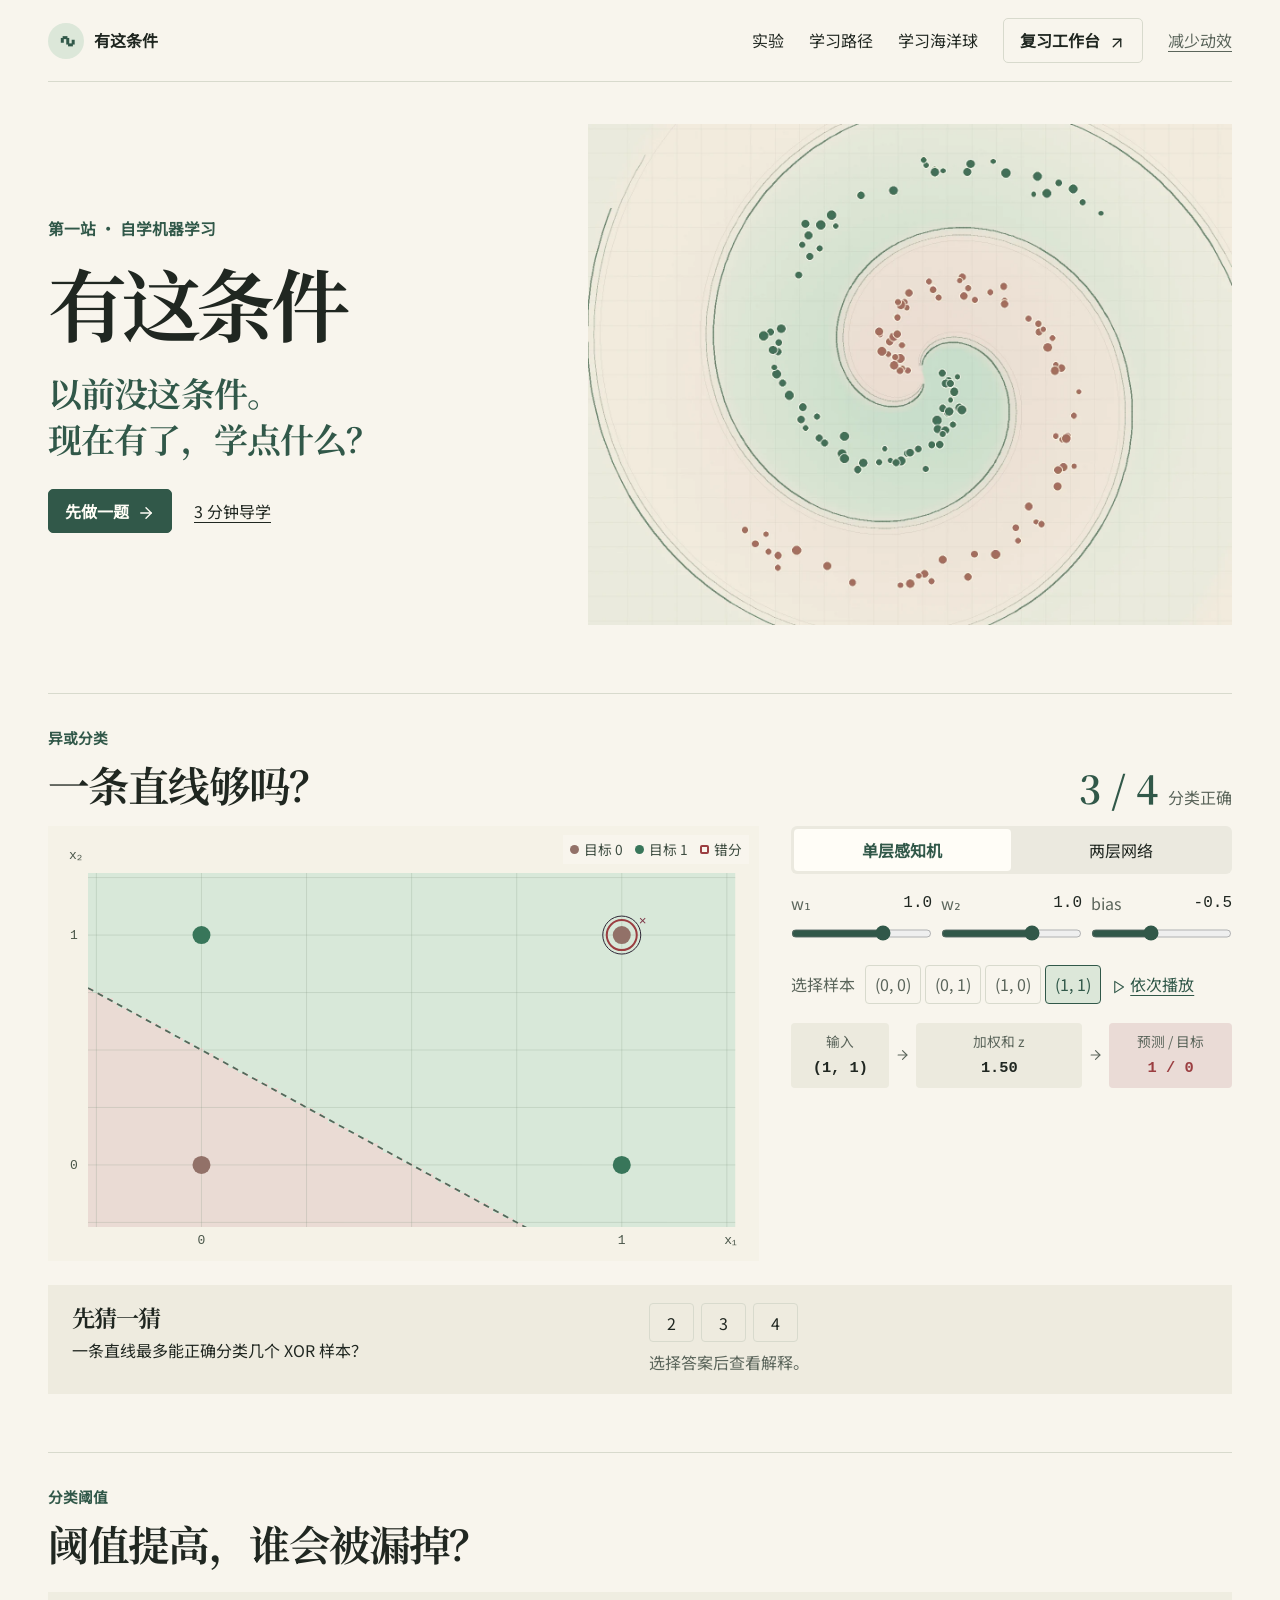
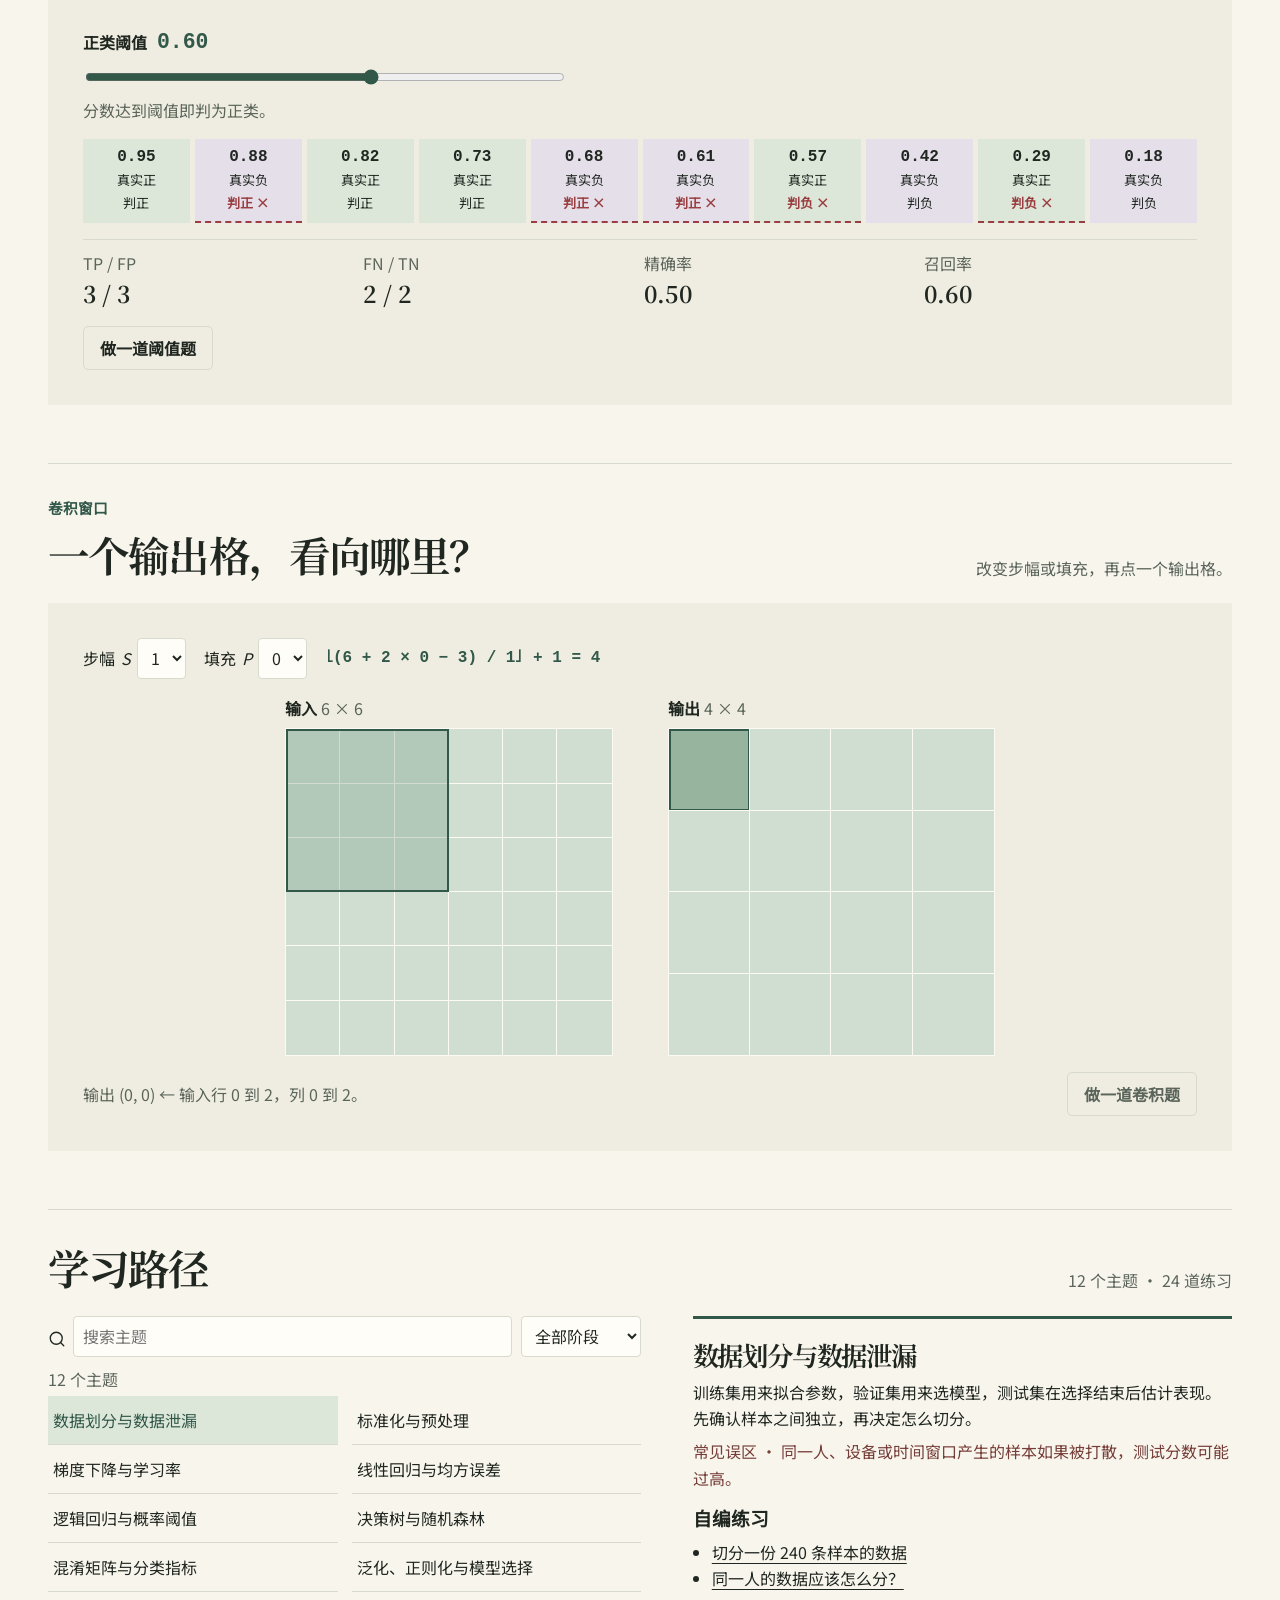
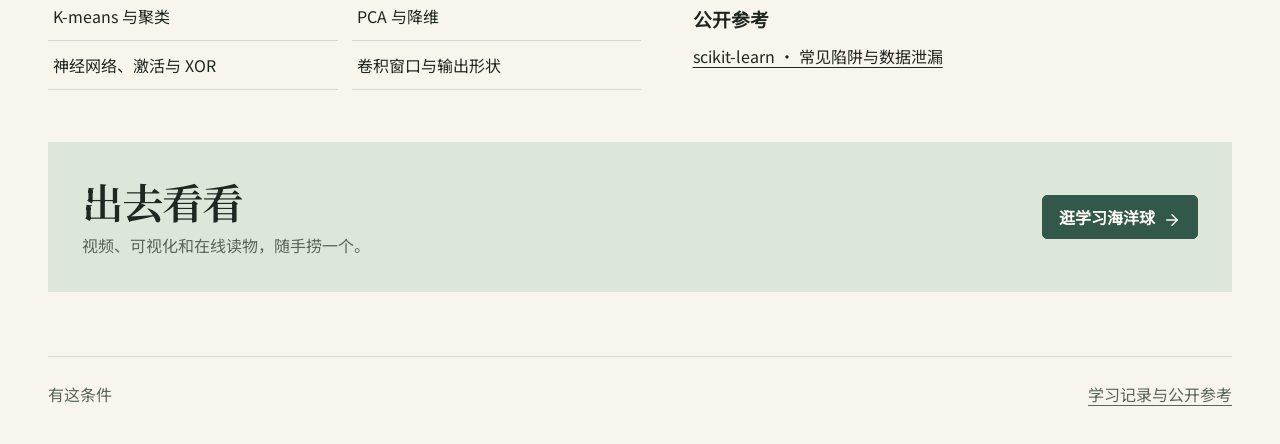
==== index.html @ 60aa44d2 "Publish the learning workbench" ====
<!doctype html>
<html lang="zh-CN">
<head>
  <meta charset="utf-8">
  <meta name="viewport" content="width=device-width, initial-scale=1">
  <meta name="theme-color" content="#f8f5ed">
  <meta name="description" content="以前没这条件。现在有了，学点什么？从自学机器学习开始，做一题，按自己的进度接着学。">
  <title>有这条件 · 自学机器学习</title>
  <link rel="stylesheet" href="./assets/theme.css">
  <link rel="stylesheet" href="./assets/showcase.css">
  <script type="module" src="./assets/showcase.js"></script>
</head>
<body>
  <a class="skip" href="#main">跳到内容</a>
  <header class="site-head shell">
    <a class="brand" href="./"><span class="brand-mark" aria-hidden="true">∿</span><span>有这条件</span></a>
    <nav class="site-nav" aria-label="页面导航">
      <a href="#lab">实验</a><a href="#map">学习路径</a><a href="./explore.html">学习海洋球</a>
      <a class="button outline" href="./study.html">复习工作台 <span data-icon="arrow-up-right"></span></a>
      <button class="text-button motion-toggle" id="motion" type="button">减少动效</button>
    </nav>
  </header>
  <main class="shell" id="main">
    <section class="hero" aria-labelledby="hero-heading">
      <div class="hero-copy">
        <p class="hero-topic">第一站 · 自学机器学习</p>
        <h1 id="hero-heading">有这条件</h1>
        <p class="hero-tagline">以前没这条件。<br>现在有了，学点什么？</p>
        <div class="hero-actions"><a class="button primary" href="./study.html#next">先做一题 <span data-icon="arrow-right"></span></a><button class="text-button" id="tour-start" type="button">3 分钟导学</button></div>
      </div>
      <figure class="hero-figure"><img src="./assets/art/decision-field.webp" width="1440" height="1120" alt="两条螺旋状的示例数据，被弯曲的分类边界分成两组"></figure>
    </section>

    <section class="chapter" aria-label="互动实验">
      <section class="lab" id="lab" aria-labelledby="lab-heading">
        <div class="lab-head"><div><p class="section-label">异或分类</p><h2 id="lab-heading">一条直线够吗？</h2></div><p class="score" id="score" role="status"><strong>3 / 4</strong><span>分类正确</span></p></div>
        <div class="model-switch" role="group" aria-label="选择分类模型">
          <button type="button" data-model="linear" aria-pressed="true">单层感知机</button>
          <button type="button" data-model="hidden" aria-pressed="false">两层网络</button>
        </div>
        <div class="plot-wrap"><canvas id="plot" aria-label="XOR 样本与分类区域" role="img"></canvas><div class="plot-key"><span><i class="dot zero"></i>目标 0</span><span><i class="dot one"></i>目标 1</span><span><i class="dot error"></i>错分</span></div></div>
        <div class="lab-bottom">
          <div id="sliders" class="sliders">
            <label for="w1">w₁ <output id="w1-value">1.0</output><input id="w1" type="range" min="-3" max="3" step="0.1" value="1"></label>
            <label for="w2">w₂ <output id="w2-value">1.0</output><input id="w2" type="range" min="-3" max="3" step="0.1" value="1"></label>
            <label for="bias">bias <output id="bias-value">−0.5</output><input id="bias" type="range" min="-3" max="3" step="0.1" value="-0.5"></label>
          </div>
          <div id="gates" class="gates" hidden><code>h₁ = step(x₁ + x₂ − 0.5)</code><code>h₂ = step(x₁ + x₂ − 1.5)</code><code>ŷ = step(h₁ − h₂ − 0.5)</code></div>
          <div class="sample-row"><span>选择样本</span><div class="sample-buttons" id="samples" role="group" aria-label="选择 XOR 样本"></div><button type="button" id="sequence" class="text-button" aria-pressed="false">依次播放</button></div>
          <div id="signal-flow" class="signal-flow" aria-label="当前样本的计算路径"></div>
          <p id="sample-result" class="sample-result" aria-live="polite"></p>
        </div>
      </section>
    </section>

    <section class="guide" id="guide" aria-label="三分钟导学流程" hidden>
      <div class="guide-content"><span class="section-label" id="guide-label"></span><progress id="guide-progress" max="3" value="1" aria-label="导学进度"></progress><h2 id="guide-title"></h2><p id="guide-copy"></p></div>
      <div class="guide-actions"><button type="button" class="button outline" id="tour-back">上一步</button><button type="button" class="button primary" id="tour-next">下一步</button><button type="button" class="text-button" id="tour-close">退出导学</button></div>
    </section>

    <section class="check-panel" id="check" aria-labelledby="check-heading">
      <div><h2 id="check-heading">先猜一猜</h2><p>一条直线最多能正确分类几个 XOR 样本？</p></div>
      <div><div class="choices" id="choices" role="group" aria-label="选择你的答案"></div><p id="feedback" class="feedback" role="status">选择答案后查看解释。</p><button class="text-button" id="retry" type="button" hidden>再次作答</button></div>
    </section>

    <section class="convolution" id="classification" aria-labelledby="threshold-heading">
      <div class="section-head"><div><p class="section-label">分类阈值</p><h2 id="threshold-heading">阈值提高，谁会被漏掉？</h2></div></div>
      <div class="conv-panel threshold-panel">
        <label for="threshold">正类阈值 <output id="threshold-value">0.60</output></label>
        <input type="range" id="threshold" min="0" max="100" value="60" aria-describedby="threshold-rule">
        <p id="threshold-rule">分数达到阈值即判为正类。</p>
        <ol id="threshold-samples" class="threshold-samples" aria-label="十个样本"></ol>
        <dl id="threshold-summary" class="threshold-summary" aria-live="polite"></dl>
        <a class="button outline" href="./study.html#practice/threshold-tradeoff">做一道阈值题</a>
      </div>
    </section>

    <section class="convolution" id="convolution" aria-labelledby="conv-heading">
      <div class="section-head"><div><p class="section-label">卷积窗口</p><h2 id="conv-heading">一个输出格，看向哪里？</h2></div><p>改变步幅或填充，再点一个输出格。</p></div>
      <div class="conv-panel">
        <div class="conv-controls">
          <label for="stride">步幅 <i>S</i><select id="stride"><option value="1">1</option><option value="2">2</option><option value="3">3</option></select></label>
          <label for="padding">填充 <i>P</i><select id="padding"><option value="0">0</option><option value="1">1</option><option value="2">2</option></select></label>
          <p id="conv-formula" aria-live="polite"></p>
        </div>
        <div class="conv-comparison">
          <figure><figcaption>输入 <span id="conv-input-size"></span></figcaption><div class="conv-grid" id="conv-input" aria-hidden="true"></div></figure>
          <figure><figcaption>输出 <span id="conv-output-size"></span></figcaption><div class="conv-grid" id="conv-output" role="group" aria-label="输出格，方向键切换位置"></div></figure>
        </div>
        <div class="conv-footer"><p id="conv-detail" role="status"></p><a class="button outline" href="./study.html#practice/conv-shape">做一道卷积题</a></div>
      </div>
    </section>

    <section class="map-section" id="map" aria-labelledby="map-heading">
      <div class="section-head"><div><h2 id="map-heading">学习路径</h2></div><p><span id="topic-count">12</span> 个主题 · <span id="unit-count">24</span> 道练习</p></div>
      <div class="map-layout"><div class="topic-browser">
        <div class="topic-tools"><label><span data-icon="search"></span><input id="topic-search" type="search" placeholder="搜索主题" aria-label="搜索主题"></label>
          <select id="topic-stage" aria-label="学习阶段"><option value="">全部阶段</option></select></div>
        <p id="topic-count-summary" role="status"></p><div class="topic-grid" id="topics"></div></div>
        <article class="topic-detail" id="topic-detail"><p>选择一个机器学习主题。</p></article></div>
    </section>
    <section class="explore-invite"><div><h2>出去看看</h2><p>视频、可视化和在线读物，随手捞一个。</p></div><a class="button primary" href="./explore.html">逛学习海洋球 <span data-icon="arrow-right"></span></a></section>
    <footer class="site-foot"><span>有这条件</span><a href="./study.html#sources">学习记录与公开参考</a></footer>
  </main>
</body>
</html>
---- assets/theme.css ----
@font-face {
  font-family: Study Serif;
  src: url("./fonts/study-serif.ttf") format("truetype");
  font-style: normal;
  font-weight: 650;
  font-display: swap;
}
@font-face {
  font-family: Study Sans;
  src: url("./fonts/study-sans.ttf") format("truetype");
  font-style: normal;
  font-weight: 400;
  font-display: swap;
}
:root {
  color-scheme: light;
  --paper: #f8f5ed;
  --surface: #fffdf7;
  --ink: #202721;
  --muted: #5b655b;
  --line: #d8dacd;
  --fern: #315849;
  --moss: #dce7d9;
  --rose: #eadbd6;
  --lilac: #e5dfea;
  --error: #9b3e41;
  --display: "Study Serif", "Noto Serif CJK SC", "Songti SC", SimSun, Georgia, serif;
  --body: "Study Sans", system-ui, "Microsoft YaHei", "PingFang SC", sans-serif;
  font: 16px/1.65 var(--body);
}
* { box-sizing: border-box; }
[hidden] { display: none !important; }
body { margin: 0; color: var(--ink); background: var(--paper); }
button,input,select,textarea { font: inherit; }
button, a, select { touch-action: manipulation; }
button { cursor: pointer; color: inherit; }
button:disabled { cursor: default; opacity: .65; }
a { color: inherit; text-underline-offset: .25em; }
a:hover { color: var(--fern); }
:is(a,button,input,textarea,select,summary,[tabindex="0"]):focus-visible { outline: 2px solid var(--fern); outline-offset: 4px; }
h1,h2,h3,p,figure { margin: 0; }
h1,h2 { font-family: var(--display); font-weight: 650; line-height: 1.24; }
h1[tabindex="-1"]:focus,h2[tabindex="-1"]:focus,h3[tabindex="-1"]:focus { outline: none; }
h1 { font-size: clamp(2.7rem, 6.2vw, 6.1rem); letter-spacing: -.06em; }
h2 { font-size: clamp(1.7rem, 3.25vw, 3.3rem); letter-spacing: -.045em; }
.shell { width: min(1330px, 100% - 96px); margin-inline: auto; }
.skip { position: fixed; z-index: 40; top: -7rem; left: 1rem; background: var(--surface); padding: .55rem .9rem; }
.skip:focus { top: 1rem; }
.ui-icon { display: inline-block; vertical-align: middle; flex: none; }
.site-head { display: flex; align-items: center; justify-content: space-between; gap: 16px; min-height: 82px; border-bottom: 1px solid var(--line); }
.brand { display: inline-flex; align-items: center; gap: 10px; text-decoration: none; color: var(--ink); font-weight: 700; }
.brand-mark { width: 36px; height: 36px; display: grid; place-items: center; font: 600 29px/1 Georgia,serif; border-radius: 50%; background: var(--moss); color: var(--fern); }
.site-nav { display: flex; flex-wrap: wrap; align-items: center; gap: 4px 25px; }
.site-nav a { text-decoration: none; white-space: nowrap; }
.site-nav a[aria-current="page"],.site-nav a:hover { text-decoration: underline; }
.button,.study-button { display: inline-flex; justify-content: center; align-items: center; gap: 8px; min-height: 44px; padding: 8px 16px; border-radius: 5px; border: 1px solid transparent; font-weight: 650; text-decoration: none; background: transparent; transition: background-color 160ms ease, color 160ms ease, border-color 160ms ease; }
.button.primary,.study-button.primary,button.primary { color: #fffdf6; background: var(--fern); border-color: var(--fern); }
.button.primary:hover,.study-button.primary:hover,button.primary:hover { background: #284537; color: #fffdf6; }
.button.outline,.study-button { border-color: var(--line); }
.button.outline:hover,.study-button:hover { background: var(--moss); border-color: var(--fern); }
.text-button { background: none; border: 0; padding: 5px 0; text-decoration: underline; text-underline-offset: .24em; }
.muted { color: var(--muted); }
.site-foot { display: flex; justify-content: space-between; align-items: center; flex-wrap: wrap; gap: 12px; margin-top: 64px; padding-block: 24px 36px; border-top: 1px solid var(--line); color: var(--muted); }
@media (max-width: 850px) {
  .shell { width: calc(100% - 40px); }
  .site-head { min-height: 69px; }
  .site-nav { gap: 4px 14px; }
}
@media (max-width: 540px) {
  .shell { width: calc(100% - 30px); }
  .site-head { align-items: start; flex-direction: column; gap: 7px; padding-block: 10px; }
  .site-nav { font-size: .94rem; }
  .site-nav .button { min-height: 32px; padding: 3px 8px; }
}
@media (prefers-reduced-motion: reduce) {
  *,*::before,*::after { scroll-behavior: auto !important; transition: none !important; animation: none !important; }
}
[data-motion="reduced"],[data-motion="reduced"] *,[data-motion="reduced"] *::before,[data-motion="reduced"] *::after {
  scroll-behavior: auto !important; transition: none !important; animation: none !important;
}
---- assets/showcase.css ----
html { scroll-behavior: smooth; }
.hero { display:grid; grid-template-columns:minmax(0,.84fr) minmax(0,1.16fr); gap:clamp(24px,5.8vw,92px); align-items:center; padding:42px 0 68px; }
.hero h1 { white-space:nowrap; }
.hero-topic { color:var(--fern); font-size:.98rem; font-weight:700; margin-bottom:11px; }
.hero-tagline { font-family:var(--display); font-size:clamp(1.32rem,2.66vw,2.64rem); font-weight:650; line-height:1.36; color:var(--fern); margin-top:19px; letter-spacing:-.025em; }
.hero-actions { display:flex; align-items:center; flex-wrap:wrap; gap:12px 22px; margin-top:26px; }
.hero-figure { overflow:hidden; isolation:isolate; }
.hero-figure img { display:block; width:100%; height:auto; }
.motion-toggle { color:var(--muted); }
.chapter,.convolution,.map-section { border-top:1px solid var(--line); padding-top:32px; margin-top:58px; scroll-margin-top:20px; }
.chapter { margin-top:0; }
.section-label { color:var(--fern); font-size:.92rem; font-weight:700; margin-bottom:9px; }
.section-head,.lab-head { display:flex; justify-content:space-between; align-items:end; gap:12px 25px; margin-bottom:22px; }
.section-head > p { color:var(--muted); max-width:25rem; }
.lab {
  display:grid; grid-template-columns:minmax(0,1.42fr) minmax(0,.88fr);
  grid-template-areas:"heading heading" "plot switch" "plot controls"; grid-template-rows:auto auto 1fr;
  gap:16px 32px; min-width:0; scroll-margin-top:20px;
}
.lab-head { grid-area:heading; margin-bottom:0; }
.score { display:flex; align-items:baseline; flex-wrap:wrap; justify-content:flex-end; gap:4px 10px; color:var(--muted); white-space:nowrap; }
.score strong { font:650 clamp(1.5rem,3vw,2.7rem)/1 var(--display); color:var(--fern); }
.model-switch { grid-area:switch; display:flex; gap:2px; padding:3px; background:#ebe9df; border-radius:6px; align-self:start; }
.model-switch button { flex:1; text-align:center; border:0; min-height:42px; padding:5px; background:transparent; border-radius:4px; }
.model-switch button[aria-pressed="true"] { color:var(--fern); background:var(--surface); font-weight:700; }
.plot-wrap { grid-area:plot; position:relative; min-width:0; background:#eeeede; overflow:hidden; }
#plot { display:block; width:100%; height:clamp(270px,35vw,435px); }
.plot-key { position:absolute; top:9px; right:10px; display:flex; align-items:center; gap:12px; color:#3d4c40; background:#f9f6eee8; padding:3px 7px; pointer-events:none; font-size:.86rem; }
.plot-key span { display:flex; align-items:center; gap:5px; }
.dot { display:inline-block; width:9px; height:9px; border-radius:50%; }
.dot.zero { background:#927168; }
.dot.one { background:#38765a; }
.dot.error { border:2px solid var(--error); border-radius:2px; }
.lab-bottom { grid-area:controls; min-width:0; align-self:start; }
.sliders,.gates { display:grid; grid-template-columns:repeat(3,minmax(0,1fr)); gap:9px; margin-bottom:18px; }
.sliders label { display:grid; grid-template-columns:1fr auto; color:var(--muted); gap:3px 4px; }
.sliders output,.flow-stage strong { font-family:ui-monospace,monospace; font-variant-numeric:tabular-nums; color:var(--ink); }
.sliders input { margin:0; width:100%; min-height:27px; grid-column:1/-1; accent-color:var(--fern); }
.gates { grid-template-columns:1fr 1fr; color:var(--fern); font-size:.86rem; }
.sample-row { display:flex; align-items:center; gap:5px 10px; flex-wrap:wrap; color:var(--muted); }
.sample-buttons { display:flex; flex-wrap:wrap; gap:4px; }
.sample-buttons button,.choices button { min-height:39px; border:1px solid var(--line); border-radius:4px; padding:5px 9px; background:transparent; }
.sample-buttons button[aria-pressed="true"],.choices button[aria-pressed="true"] { background:var(--moss); color:var(--fern); border-color:var(--fern); }
#sequence { color:var(--fern); }
#sequence svg { width:15px; margin-right:4px; }
.signal-flow { display:grid; grid-template-columns:minmax(0,.8fr) auto minmax(0,1.35fr) auto minmax(0,1fr); align-items:center; gap:6px; margin:19px 0 10px; }
.signal-flow > svg { color:var(--muted); width:15px; }
.flow-stage { display:grid; gap:3px; text-align:center; background:#eceade; border-radius:4px; padding:7px 4px; }
.flow-stage span { color:var(--muted); font-size:.86rem; }
.flow-stage strong { font-size:.96rem; }
.flow-stage.match { background:var(--moss); }
.flow-stage.mismatch { background:var(--rose); }
.flow-stage.mismatch strong { color:var(--error); }
.sample-result { position:absolute; width:1px; height:1px; overflow:hidden; clip-path:inset(50%); white-space:nowrap; }
.check-panel { display:grid; grid-template-columns:minmax(0,1fr) minmax(0,1fr); gap:18px; margin-top:24px; padding:18px 24px; background:#eeebdf; scroll-margin-top:20px; }
.check-panel h2 { font-size:1.45rem; margin-bottom:5px; }
.choices { display:flex; gap:7px; }
.choices button { min-width:45px; }
.feedback { margin-top:7px; color:var(--muted); }
.feedback.correct { color:var(--fern); }
.feedback.incorrect { color:var(--error); }
.guide { position:fixed; bottom:12px; left:50%; transform:translateX(-50%); width:min(1120px,100% - 30px); z-index:5; display:flex; justify-content:space-between; align-items:center; gap:14px; padding:15px 18px; background:var(--surface); border:1px solid var(--line); box-shadow:0 12px 25px #30362725; }
.guide h2 { font-size:1.35rem; }
.guide p { color:var(--muted); margin-top:4px; }
.guide-actions { display:flex; flex-wrap:wrap; gap:7px; flex-shrink:0; }
.guide-actions .button { min-height:38px; padding:5px 10px; }
.guide-actions .text-button { padding-inline:4px; }
#guide-progress { vertical-align:middle; width:65px; margin-left:10px; height:8px; accent-color:var(--fern); }
.tour-active { scroll-padding-bottom:160px; }
.conv-panel { padding:clamp(15px,3vw,35px); background:#efede1; }
.conv-controls { display:flex; align-items:center; flex-wrap:wrap; gap:8px 18px; }
.conv-controls label { display:flex; align-items:center; gap:6px; }
.conv-controls select,.topic-tools select,.topic-tools input { background:var(--surface); border:1px solid var(--line); border-radius:4px; padding:6px 9px; min-height:41px; color:inherit; }
#conv-formula { font:650 1rem/1.45 ui-monospace,monospace; color:var(--fern); }
.conv-comparison { display:grid; grid-template-columns:repeat(2,minmax(0,1fr)); gap:clamp(12px,5vw,55px); max-width:710px; margin:16px auto; }
.conv-comparison figure { min-width:0; }
.conv-comparison figcaption { font-weight:700; margin-bottom:7px; }
.conv-comparison figcaption span { color:var(--muted); font-weight:400; }
.conv-grid { display:grid; position:relative; grid-template-columns:repeat(var(--cells),minmax(0,1fr)); aspect-ratio:1; background:#eeeeec; border:1px solid #b9c2b4; }
.conv-cell { border:0; outline:1px solid #fcfaf2; outline-offset:-.5px; display:grid; min-width:0; min-height:0; place-items:center; background:#cfded1; color:#4a614f; font:500 .76rem/1 ui-monospace,monospace; padding:0; }
.conv-cell.padded { background:#e8e2d4; color:#716455; }
button.conv-cell:hover { background:#a9c0ae; }
button.conv-cell[aria-pressed="true"] { background:#96b49e; box-shadow:inset 0 0 0 2px var(--fern); }
button.conv-cell:focus-visible { outline:2px solid #285a42; outline-offset:-4px; }
.conv-window { position:absolute; inset:0 auto auto 0; width:var(--window-size); height:var(--window-size); pointer-events:none; border:2px solid var(--fern); background:#6c927e4a; transition:transform 190ms cubic-bezier(.2,.8,.2,1); }
.conv-footer { display:flex; gap:10px; flex-wrap:wrap; align-items:center; justify-content:space-between; color:var(--muted); }
.threshold-panel > label { display:flex; align-items:center; gap:10px; font-weight:650; }
#threshold-value { color:var(--fern); font:650 1.34rem/1.4 ui-monospace,monospace; }
#threshold { display:block; width:min(480px,100%); min-height:36px; accent-color:var(--fern); }
#threshold-rule { color:var(--muted); }
.threshold-samples { display:grid; grid-template-columns:repeat(10,minmax(0,1fr)); gap:5px; list-style:none; padding:0; margin:16px 0; }
.threshold-samples li { display:grid; gap:1px; min-width:0; padding:7px 2px; border-bottom:2px solid transparent; text-align:center; }
.threshold-samples strong { font:650 1rem/1.4 ui-monospace,monospace; }
.threshold-samples span,.threshold-samples small { font-size:.82rem; }
.threshold-samples .actual-positive { background:var(--moss); }
.threshold-samples .actual-negative { background:var(--lilac); }
.threshold-samples .wrong { border-bottom-style:dashed; border-bottom-color:var(--error); }
.threshold-samples .wrong small { color:var(--error); font-weight:650; }
.threshold-summary { display:grid; grid-template-columns:repeat(4,minmax(0,1fr)); gap:7px; margin:12px 0 15px; border-top:1px solid var(--line); padding-top:10px; }
.threshold-summary dt { color:var(--muted); }
.threshold-summary dd { margin:0; font:650 1.44rem/1.5 var(--display); }
.map-layout { display:grid; grid-template-columns:minmax(0,1.1fr) minmax(0,1fr); gap:clamp(18px,4vw,54px); align-items:start; }
.topic-tools { display:flex; align-items:center; gap:9px; }
.topic-tools label { display:flex; align-items:center; gap:7px; flex:1; min-width:0; }
.topic-tools input { width:100%; min-width:0; }
#topic-count-summary { color:var(--muted); margin:9px 0 4px; }
.topic-grid { display:grid; grid-template-columns:repeat(2,minmax(0,1fr)); column-gap:14px; }
.topic-grid button { border:0; border-bottom:1px solid var(--line); text-align:left; background:none; min-height:49px; padding:5px; }
.topic-grid button:hover,.topic-grid button[aria-pressed="true"] { background:var(--moss); color:var(--fern); }
.topic-detail { border-top:3px solid var(--fern); padding:20px 0 0; }
.topic-detail h2 { font-size:1.65rem; }
.topic-detail p { margin:7px 0; }
.topic-detail .pitfall { color:#763e38; }
.topic-detail h3 { margin-top:12px; }
.topic-detail ul { padding-left:1.2em; margin:5px 0; }
.topic-detail .button { padding:5px 0; display:inline-flex; margin-right:12px; border:0; text-decoration:underline; text-align:left; font-weight:400; }
.explore-invite { margin-top:52px; background:var(--moss); padding:clamp(16px,3vw,34px); display:flex; align-items:center; justify-content:space-between; flex-wrap:wrap; gap:14px; }
.explore-invite p { color:var(--muted); margin-top:4px; }
@media (max-width:900px) {
  .hero { padding-block:35px 48px; gap:18px; }
  .lab { gap:13px 17px; }
  .sample-row { font-size:.92rem; }
  .guide { flex-wrap:wrap; }
}
@media (max-width:720px) {
  .hero,.map-layout,.check-panel { grid-template-columns:1fr; }
  .hero { padding-top:24px; gap:20px; }
  .hero h1 { font-size:clamp(2.85rem,11vw,5rem); }
  .hero-tagline { margin-top:10px; }
  .hero-actions { margin-top:16px; }
  .lab { grid-template-columns:1fr; grid-template-areas:"heading" "switch" "plot" "controls"; grid-template-rows:auto; }
  .score { display:grid; text-align:right; }
  .lab-head { align-items:start; }
  .section-head { flex-wrap:wrap; align-items:start; }
  .chapter,.convolution,.map-section { margin-top:37px; padding-top:19px; }
  .chapter { margin-top:0; }
  .threshold-samples { grid-template-columns:repeat(5,minmax(0,1fr)); }
  .conv-comparison figcaption span { display:block; }
  .guide { gap:6px; padding:9px 11px; bottom:7px; }
  .tour-active { scroll-padding-bottom:221px; }
}
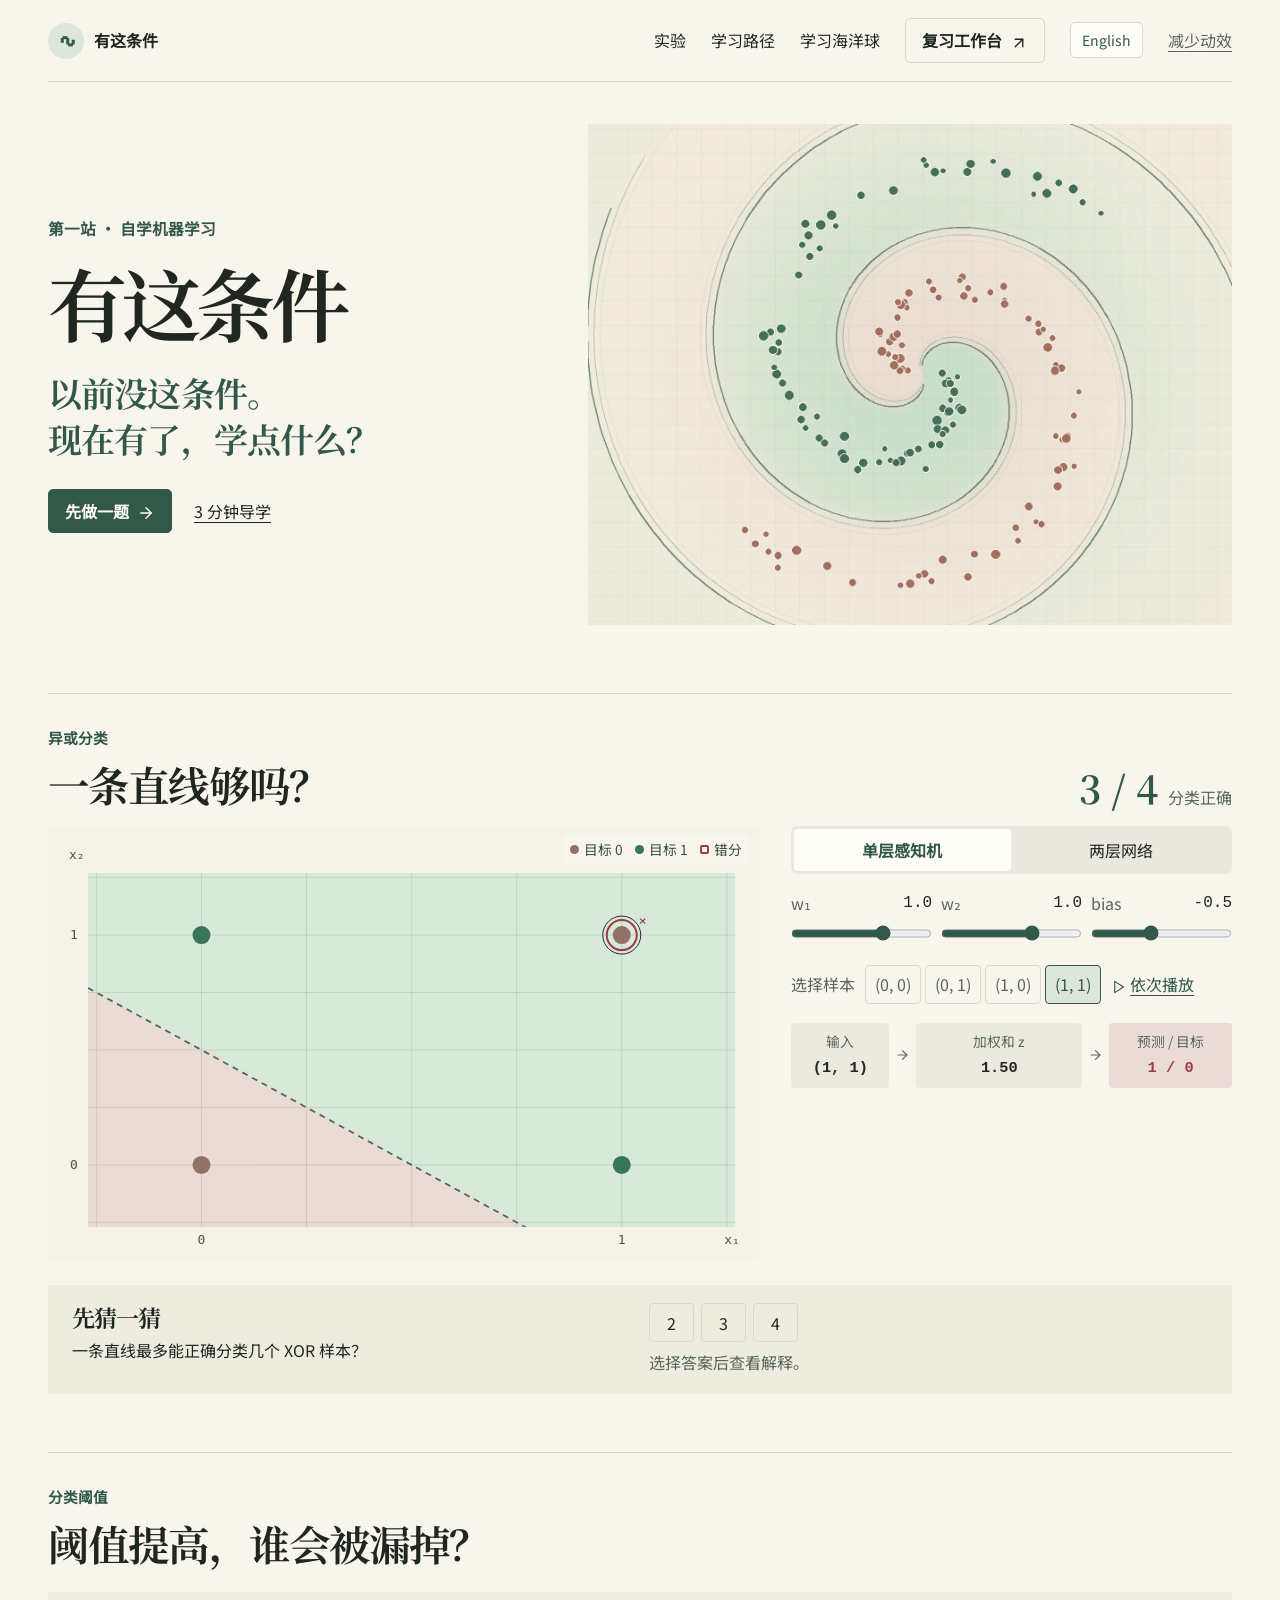
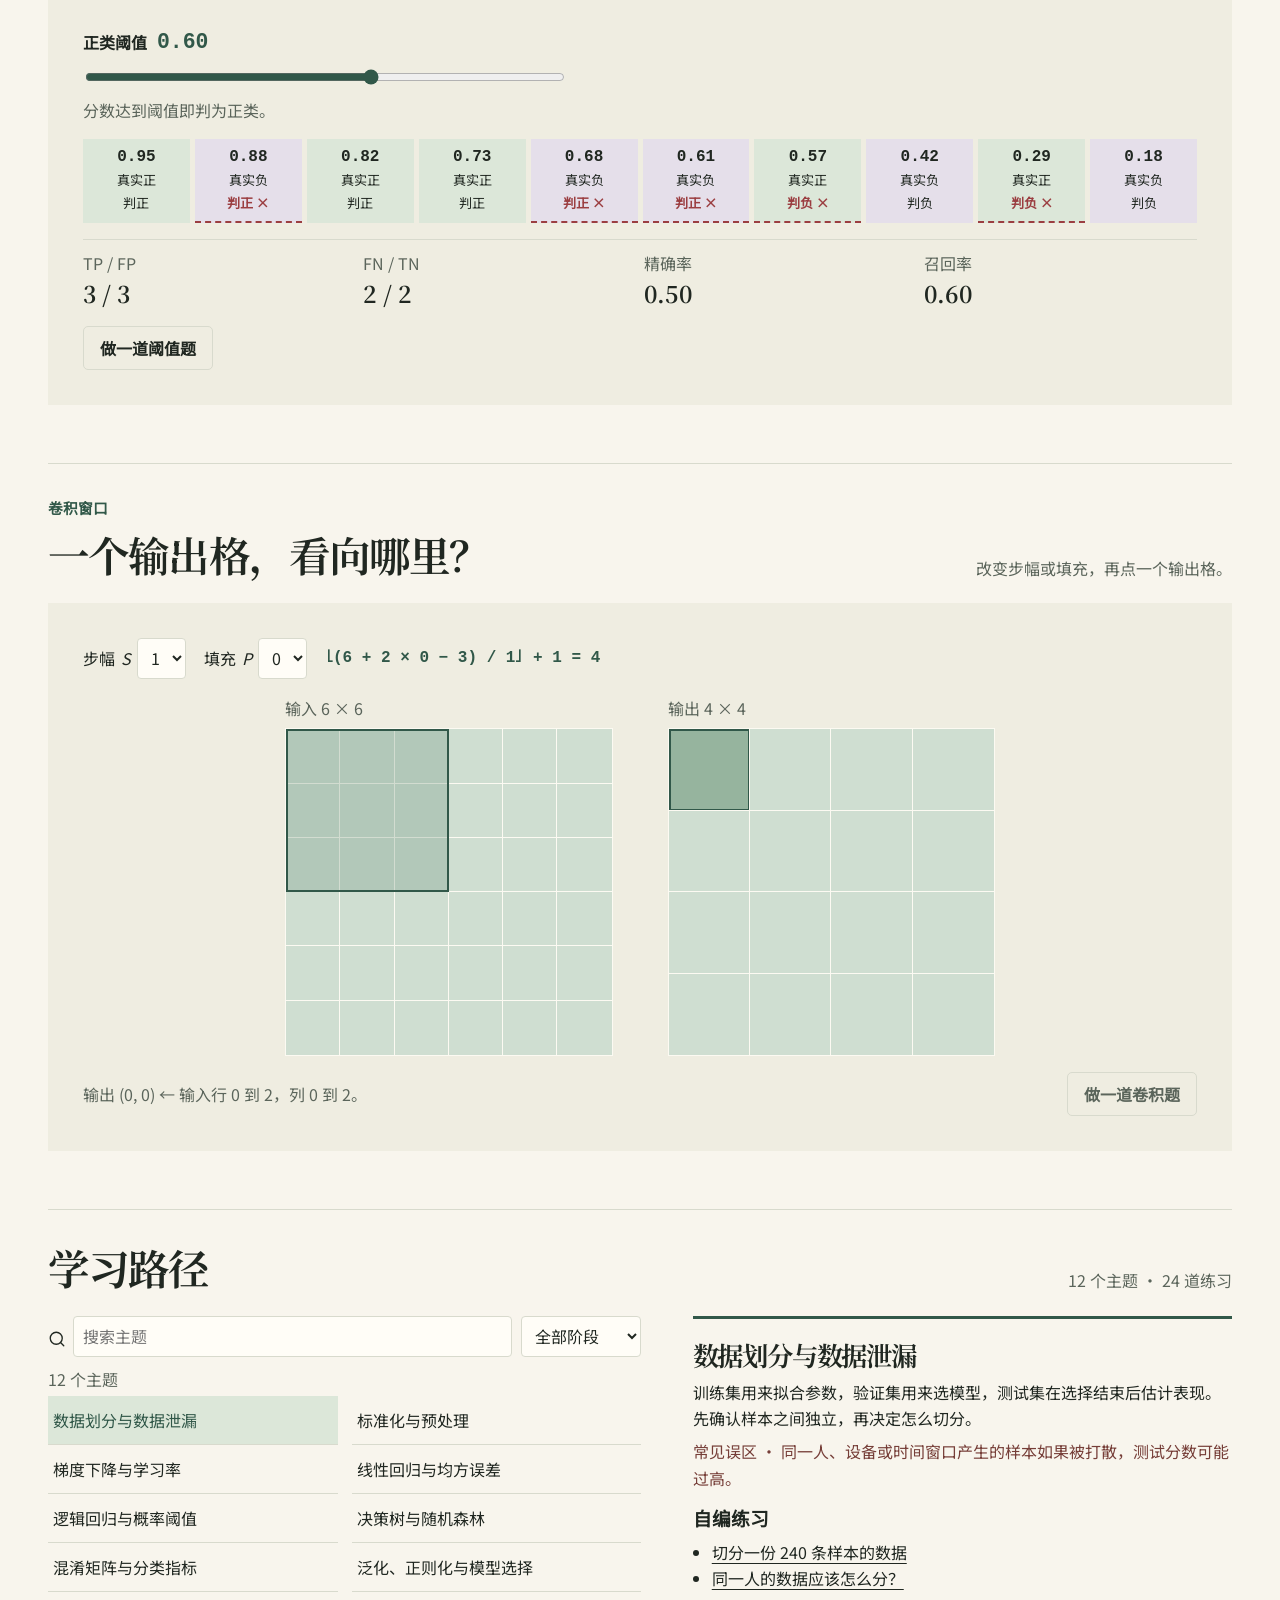
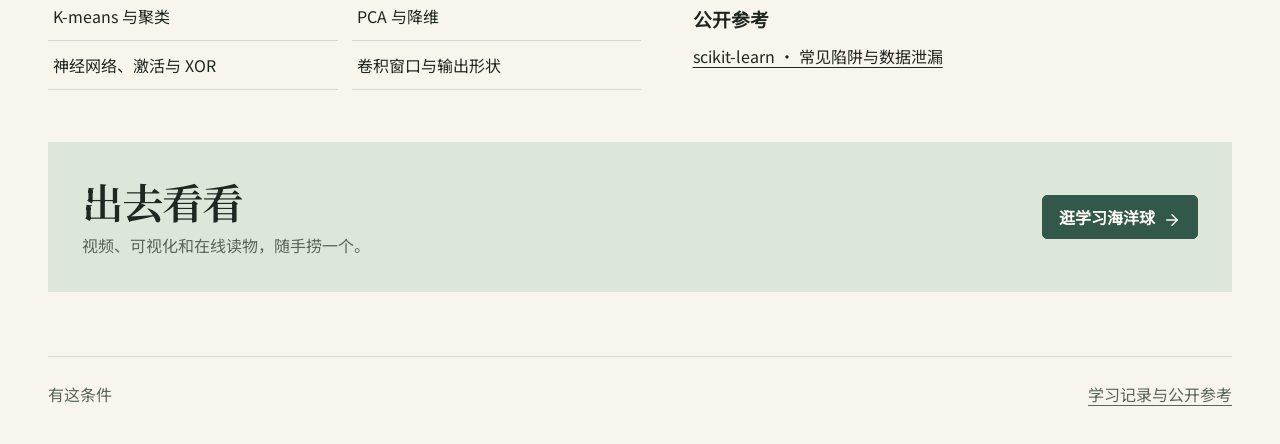
==== commit f62fb5ad: "Add Chinese and English site localization" ====
--- a/index.html
+++ b/index.html
@@ -4,41 +4,42 @@
   <meta charset="utf-8">
   <meta name="viewport" content="width=device-width, initial-scale=1">
   <meta name="theme-color" content="#f8f5ed">
-  <meta name="description" content="以前没这条件。现在有了，学点什么？从自学机器学习开始，做一题，按自己的进度接着学。">
-  <title>有这条件 · 自学机器学习</title>
+  <meta name="description" content="以前没这条件。现在有了，学点什么？从自学机器学习开始，做一题，按自己的进度接着学。" data-en-content="We didn’t have this back then. Now we do. Start with a machine learning exercise and keep going at your own pace.">
+  <title data-en="Now We Can · Learn Machine Learning">有这条件 · 自学机器学习</title>
   <link rel="stylesheet" href="./assets/theme.css">
   <link rel="stylesheet" href="./assets/showcase.css">
   <script type="module" src="./assets/showcase.js"></script>
 </head>
 <body>
-  <a class="skip" href="#main">跳到内容</a>
+  <a class="skip" href="#main" data-en="Skip to content">跳到内容</a>
   <header class="site-head shell">
-    <a class="brand" href="./"><span class="brand-mark" aria-hidden="true">∿</span><span>有这条件</span></a>
-    <nav class="site-nav" aria-label="页面导航">
-      <a href="#lab">实验</a><a href="#map">学习路径</a><a href="./explore.html">学习海洋球</a>
-      <a class="button outline" href="./study.html">复习工作台 <span data-icon="arrow-up-right"></span></a>
-      <button class="text-button motion-toggle" id="motion" type="button">减少动效</button>
+    <a class="brand" href="./"><span class="brand-mark" aria-hidden="true">∿</span><span data-en="Now We Can">有这条件</span></a>
+    <nav class="site-nav" aria-label="页面导航" data-en-aria-label="Site navigation">
+      <a href="#lab" data-en="Labs">实验</a><a href="#map" data-en="Learning path">学习路径</a><a href="./explore.html" data-en="Resource pool">学习海洋球</a>
+      <a class="button outline" href="./study.html"><span data-en="Study workbench">复习工作台</span> <span data-icon="arrow-up-right"></span></a>
+      <button type="button" id="language" class="language-toggle" lang="en" hidden>English</button>
+      <button class="text-button motion-toggle" id="motion" type="button" data-en="Reduce motion">减少动效</button>
     </nav>
   </header>
   <main class="shell" id="main">
     <section class="hero" aria-labelledby="hero-heading">
       <div class="hero-copy">
-        <p class="hero-topic">第一站 · 自学机器学习</p>
-        <h1 id="hero-heading">有这条件</h1>
-        <p class="hero-tagline">以前没这条件。<br>现在有了，学点什么？</p>
-        <div class="hero-actions"><a class="button primary" href="./study.html#next">先做一题 <span data-icon="arrow-right"></span></a><button class="text-button" id="tour-start" type="button">3 分钟导学</button></div>
+        <p class="hero-topic" data-en="First stop · Machine learning">第一站 · 自学机器学习</p>
+        <h1 id="hero-heading" data-en="Now We Can">有这条件</h1>
+        <p class="hero-tagline"><span data-en="We didn’t have this back then.">以前没这条件。</span><br><span data-en="Now we do. What shall we learn?">现在有了，学点什么？</span></p>
+        <div class="hero-actions"><a class="button primary" href="./study.html#next"><span data-en="Try an exercise">先做一题</span> <span data-icon="arrow-right"></span></a><button class="text-button" id="tour-start" type="button" data-en="3-minute tour">3 分钟导学</button></div>
       </div>
-      <figure class="hero-figure"><img src="./assets/art/decision-field.webp" width="1440" height="1120" alt="两条螺旋状的示例数据，被弯曲的分类边界分成两组"></figure>
+      <figure class="hero-figure"><img src="./assets/art/decision-field.webp" width="1440" height="1120" alt="两条螺旋状的示例数据，被弯曲的分类边界分成两组" data-en-alt="Two spirals of sample data separated by a curved decision boundary"></figure>
     </section>
 
-    <section class="chapter" aria-label="互动实验">
+    <section class="chapter" aria-label="互动实验" data-en-aria-label="Interactive labs">
       <section class="lab" id="lab" aria-labelledby="lab-heading">
-        <div class="lab-head"><div><p class="section-label">异或分类</p><h2 id="lab-heading">一条直线够吗？</h2></div><p class="score" id="score" role="status"><strong>3 / 4</strong><span>分类正确</span></p></div>
-        <div class="model-switch" role="group" aria-label="选择分类模型">
-          <button type="button" data-model="linear" aria-pressed="true">单层感知机</button>
-          <button type="button" data-model="hidden" aria-pressed="false">两层网络</button>
+        <div class="lab-head"><div><p class="section-label" data-en="XOR classification">异或分类</p><h2 id="lab-heading" data-en="Is one straight line enough?">一条直线够吗？</h2></div><p class="score" id="score" role="status"><strong>3 / 4</strong><span data-en="Correct">分类正确</span></p></div>
+        <div class="model-switch" role="group" aria-label="选择分类模型" data-en-aria-label="Choose a classification model">
+          <button type="button" data-model="linear" aria-pressed="true" data-en="Single-layer perceptron">单层感知机</button>
+          <button type="button" data-model="hidden" aria-pressed="false" data-en="Two-layer network">两层网络</button>
         </div>
-        <div class="plot-wrap"><canvas id="plot" aria-label="XOR 样本与分类区域" role="img"></canvas><div class="plot-key"><span><i class="dot zero"></i>目标 0</span><span><i class="dot one"></i>目标 1</span><span><i class="dot error"></i>错分</span></div></div>
+        <div class="plot-wrap"><canvas id="plot" aria-label="XOR 样本与分类区域" data-en-aria-label="XOR samples and decision regions" role="img"></canvas><div class="plot-key"><span><i class="dot zero"></i><span data-en="Target 0">目标 0</span></span><span><i class="dot one"></i><span data-en="Target 1">目标 1</span></span><span><i class="dot error"></i><span data-en="Misclassified">错分</span></span></div></div>
         <div class="lab-bottom">
           <div id="sliders" class="sliders">
             <label for="w1">w₁ <output id="w1-value">1.0</output><input id="w1" type="range" min="-3" max="3" step="0.1" value="1"></label>
@@ -46,61 +47,61 @@
             <label for="bias">bias <output id="bias-value">−0.5</output><input id="bias" type="range" min="-3" max="3" step="0.1" value="-0.5"></label>
           </div>
           <div id="gates" class="gates" hidden><code>h₁ = step(x₁ + x₂ − 0.5)</code><code>h₂ = step(x₁ + x₂ − 1.5)</code><code>ŷ = step(h₁ − h₂ − 0.5)</code></div>
-          <div class="sample-row"><span>选择样本</span><div class="sample-buttons" id="samples" role="group" aria-label="选择 XOR 样本"></div><button type="button" id="sequence" class="text-button" aria-pressed="false">依次播放</button></div>
-          <div id="signal-flow" class="signal-flow" aria-label="当前样本的计算路径"></div>
+          <div class="sample-row"><span data-en="Choose a sample">选择样本</span><div class="sample-buttons" id="samples" role="group" aria-label="选择 XOR 样本" data-en-aria-label="Choose an XOR sample"></div><button type="button" id="sequence" class="text-button" aria-pressed="false" data-en="Play all">依次播放</button></div>
+          <div id="signal-flow" class="signal-flow" aria-label="当前样本的计算路径" data-en-aria-label="Computation for the current sample"></div>
           <p id="sample-result" class="sample-result" aria-live="polite"></p>
         </div>
       </section>
     </section>
 
-    <section class="guide" id="guide" aria-label="三分钟导学流程" hidden>
-      <div class="guide-content"><span class="section-label" id="guide-label"></span><progress id="guide-progress" max="3" value="1" aria-label="导学进度"></progress><h2 id="guide-title"></h2><p id="guide-copy"></p></div>
-      <div class="guide-actions"><button type="button" class="button outline" id="tour-back">上一步</button><button type="button" class="button primary" id="tour-next">下一步</button><button type="button" class="text-button" id="tour-close">退出导学</button></div>
+    <section class="guide" id="guide" aria-label="三分钟导学流程" data-en-aria-label="Three-minute tour" hidden>
+      <div class="guide-content"><span class="section-label" id="guide-label"></span><progress id="guide-progress" max="3" value="1" aria-label="导学进度" data-en-aria-label="Tour progress"></progress><h2 id="guide-title"></h2><p id="guide-copy"></p></div>
+      <div class="guide-actions"><button type="button" class="button outline" id="tour-back" data-en="Back">上一步</button><button type="button" class="button primary" id="tour-next" data-en="Next">下一步</button><button type="button" class="text-button" id="tour-close" data-en="Exit tour">退出导学</button></div>
     </section>
 
     <section class="check-panel" id="check" aria-labelledby="check-heading">
-      <div><h2 id="check-heading">先猜一猜</h2><p>一条直线最多能正确分类几个 XOR 样本？</p></div>
-      <div><div class="choices" id="choices" role="group" aria-label="选择你的答案"></div><p id="feedback" class="feedback" role="status">选择答案后查看解释。</p><button class="text-button" id="retry" type="button" hidden>再次作答</button></div>
+      <div><h2 id="check-heading" data-en="Take a guess">先猜一猜</h2><p data-en="How many XOR samples can a single line classify correctly?">一条直线最多能正确分类几个 XOR 样本？</p></div>
+      <div><div class="choices" id="choices" role="group" aria-label="选择你的答案" data-en-aria-label="Choose your answer"></div><p id="feedback" class="feedback" role="status" data-en="Choose an answer to see the explanation.">选择答案后查看解释。</p><button class="text-button" id="retry" type="button" hidden data-en="Try again">再次作答</button></div>
     </section>
 
     <section class="convolution" id="classification" aria-labelledby="threshold-heading">
-      <div class="section-head"><div><p class="section-label">分类阈值</p><h2 id="threshold-heading">阈值提高，谁会被漏掉？</h2></div></div>
+      <div class="section-head"><div><p class="section-label" data-en="Classification threshold">分类阈值</p><h2 id="threshold-heading" data-en="What do we miss when the threshold rises?">阈值提高，谁会被漏掉？</h2></div></div>
       <div class="conv-panel threshold-panel">
-        <label for="threshold">正类阈值 <output id="threshold-value">0.60</output></label>
+        <label for="threshold"><span data-en="Positive-class threshold">正类阈值</span> <output id="threshold-value">0.60</output></label>
         <input type="range" id="threshold" min="0" max="100" value="60" aria-describedby="threshold-rule">
-        <p id="threshold-rule">分数达到阈值即判为正类。</p>
-        <ol id="threshold-samples" class="threshold-samples" aria-label="十个样本"></ol>
+        <p id="threshold-rule" data-en="A sample is classified as positive when its score meets or exceeds the threshold.">分数达到阈值即判为正类。</p>
+        <ol id="threshold-samples" class="threshold-samples" aria-label="十个样本" data-en-aria-label="Ten samples"></ol>
         <dl id="threshold-summary" class="threshold-summary" aria-live="polite"></dl>
-        <a class="button outline" href="./study.html#practice/threshold-tradeoff">做一道阈值题</a>
+        <a class="button outline" href="./study.html#practice/threshold-tradeoff" data-en="Try a threshold exercise">做一道阈值题</a>
       </div>
     </section>
 
     <section class="convolution" id="convolution" aria-labelledby="conv-heading">
-      <div class="section-head"><div><p class="section-label">卷积窗口</p><h2 id="conv-heading">一个输出格，看向哪里？</h2></div><p>改变步幅或填充，再点一个输出格。</p></div>
+      <div class="section-head"><div><p class="section-label" data-en="Convolution window">卷积窗口</p><h2 id="conv-heading" data-en="Which inputs does this output cell see?">一个输出格，看向哪里？</h2></div><p data-en="Change the stride or padding, then select an output cell.">改变步幅或填充，再点一个输出格。</p></div>
       <div class="conv-panel">
         <div class="conv-controls">
-          <label for="stride">步幅 <i>S</i><select id="stride"><option value="1">1</option><option value="2">2</option><option value="3">3</option></select></label>
-          <label for="padding">填充 <i>P</i><select id="padding"><option value="0">0</option><option value="1">1</option><option value="2">2</option></select></label>
+          <label for="stride"><span data-en="Stride">步幅</span> <i>S</i><select id="stride"><option value="1">1</option><option value="2">2</option><option value="3">3</option></select></label>
+          <label for="padding"><span data-en="Padding">填充</span> <i>P</i><select id="padding"><option value="0">0</option><option value="1">1</option><option value="2">2</option></select></label>
           <p id="conv-formula" aria-live="polite"></p>
         </div>
         <div class="conv-comparison">
-          <figure><figcaption>输入 <span id="conv-input-size"></span></figcaption><div class="conv-grid" id="conv-input" aria-hidden="true"></div></figure>
-          <figure><figcaption>输出 <span id="conv-output-size"></span></figcaption><div class="conv-grid" id="conv-output" role="group" aria-label="输出格，方向键切换位置"></div></figure>
+          <figure><figcaption><span data-en="Input">输入</span> <span id="conv-input-size"></span></figcaption><div class="conv-grid" id="conv-input" aria-hidden="true"></div></figure>
+          <figure><figcaption><span data-en="Output">输出</span> <span id="conv-output-size"></span></figcaption><div class="conv-grid" id="conv-output" role="group" aria-label="输出格，方向键切换位置" data-en-aria-label="Output cells. Use the arrow keys to move."></div></figure>
         </div>
-        <div class="conv-footer"><p id="conv-detail" role="status"></p><a class="button outline" href="./study.html#practice/conv-shape">做一道卷积题</a></div>
+        <div class="conv-footer"><p id="conv-detail" role="status"></p><a class="button outline" href="./study.html#practice/conv-shape" data-en="Try a convolution exercise">做一道卷积题</a></div>
       </div>
     </section>
 
     <section class="map-section" id="map" aria-labelledby="map-heading">
-      <div class="section-head"><div><h2 id="map-heading">学习路径</h2></div><p><span id="topic-count">12</span> 个主题 · <span id="unit-count">24</span> 道练习</p></div>
+      <div class="section-head"><div><h2 id="map-heading" data-en="Learning path">学习路径</h2></div><p><span id="topic-count">12</span> <span data-en="topics ·">个主题 ·</span> <span id="unit-count">24</span> <span data-en="exercises">道练习</span></p></div>
       <div class="map-layout"><div class="topic-browser">
-        <div class="topic-tools"><label><span data-icon="search"></span><input id="topic-search" type="search" placeholder="搜索主题" aria-label="搜索主题"></label>
-          <select id="topic-stage" aria-label="学习阶段"><option value="">全部阶段</option></select></div>
+        <div class="topic-tools"><label><span data-icon="search"></span><input id="topic-search" type="search" placeholder="搜索主题" data-en-placeholder="Search topics" aria-label="搜索主题" data-en-aria-label="Search topics"></label>
+          <select id="topic-stage" aria-label="学习阶段" data-en-aria-label="Learning stage"><option value="" data-en="All stages">全部阶段</option></select></div>
         <p id="topic-count-summary" role="status"></p><div class="topic-grid" id="topics"></div></div>
-        <article class="topic-detail" id="topic-detail"><p>选择一个机器学习主题。</p></article></div>
+        <article class="topic-detail" id="topic-detail"><p data-en="Choose a machine learning topic.">选择一个机器学习主题。</p></article></div>
     </section>
-    <section class="explore-invite"><div><h2>出去看看</h2><p>视频、可视化和在线读物，随手捞一个。</p></div><a class="button primary" href="./explore.html">逛学习海洋球 <span data-icon="arrow-right"></span></a></section>
-    <footer class="site-foot"><span>有这条件</span><a href="./study.html#sources">学习记录与公开参考</a></footer>
+    <section class="explore-invite"><div><h2 data-en="Explore something new">出去看看</h2><p data-en="Pick a video, visualization, or online reading.">视频、可视化和在线读物，随手捞一个。</p></div><a class="button primary" href="./explore.html"><span data-en="Explore the resource pool">逛学习海洋球</span> <span data-icon="arrow-right"></span></a></section>
+    <footer class="site-foot"><span data-en="Now We Can">有这条件</span><a href="./study.html#sources" data-en="Study records and references">学习记录与公开参考</a></footer>
   </main>
 </body>
 </html>
--- a/assets/theme.css
+++ b/assets/theme.css
@@ -59,6 +59,9 @@
 .button.outline,.study-button { border-color: var(--line); }
 .button.outline:hover,.study-button:hover { background: var(--moss); border-color: var(--fern); }
 .text-button { background: none; border: 0; padding: 5px 0; text-decoration: underline; text-underline-offset: .24em; }
+.language-toggle { min-height: 36px; padding: 3px 11px; border: 1px solid var(--line); border-radius: 5px; background: var(--surface); color: var(--fern); font-size: .88rem; white-space: nowrap; }
+.language-toggle:hover { background: var(--moss); border-color: var(--fern); }
+.site-head .brand { flex: none; }
 .muted { color: var(--muted); }
 .site-foot { display: flex; justify-content: space-between; align-items: center; flex-wrap: wrap; gap: 12px; margin-top: 64px; padding-block: 24px 36px; border-top: 1px solid var(--line); color: var(--muted); }
 @media (max-width: 850px) {
--- a/assets/showcase.css
+++ b/assets/showcase.css
@@ -1,6 +1,7 @@
 html { scroll-behavior: smooth; }
 .hero { display:grid; grid-template-columns:minmax(0,.84fr) minmax(0,1.16fr); gap:clamp(24px,5.8vw,92px); align-items:center; padding:42px 0 68px; }
 .hero h1 { white-space:nowrap; }
+:lang(en) .hero h1 { white-space:normal; }
 .hero-topic { color:var(--fern); font-size:.98rem; font-weight:700; margin-bottom:11px; }
 .hero-tagline { font-family:var(--display); font-size:clamp(1.32rem,2.66vw,2.64rem); font-weight:650; line-height:1.36; color:var(--fern); margin-top:19px; letter-spacing:-.025em; }
 .hero-actions { display:flex; align-items:center; flex-wrap:wrap; gap:12px 22px; margin-top:26px; }
